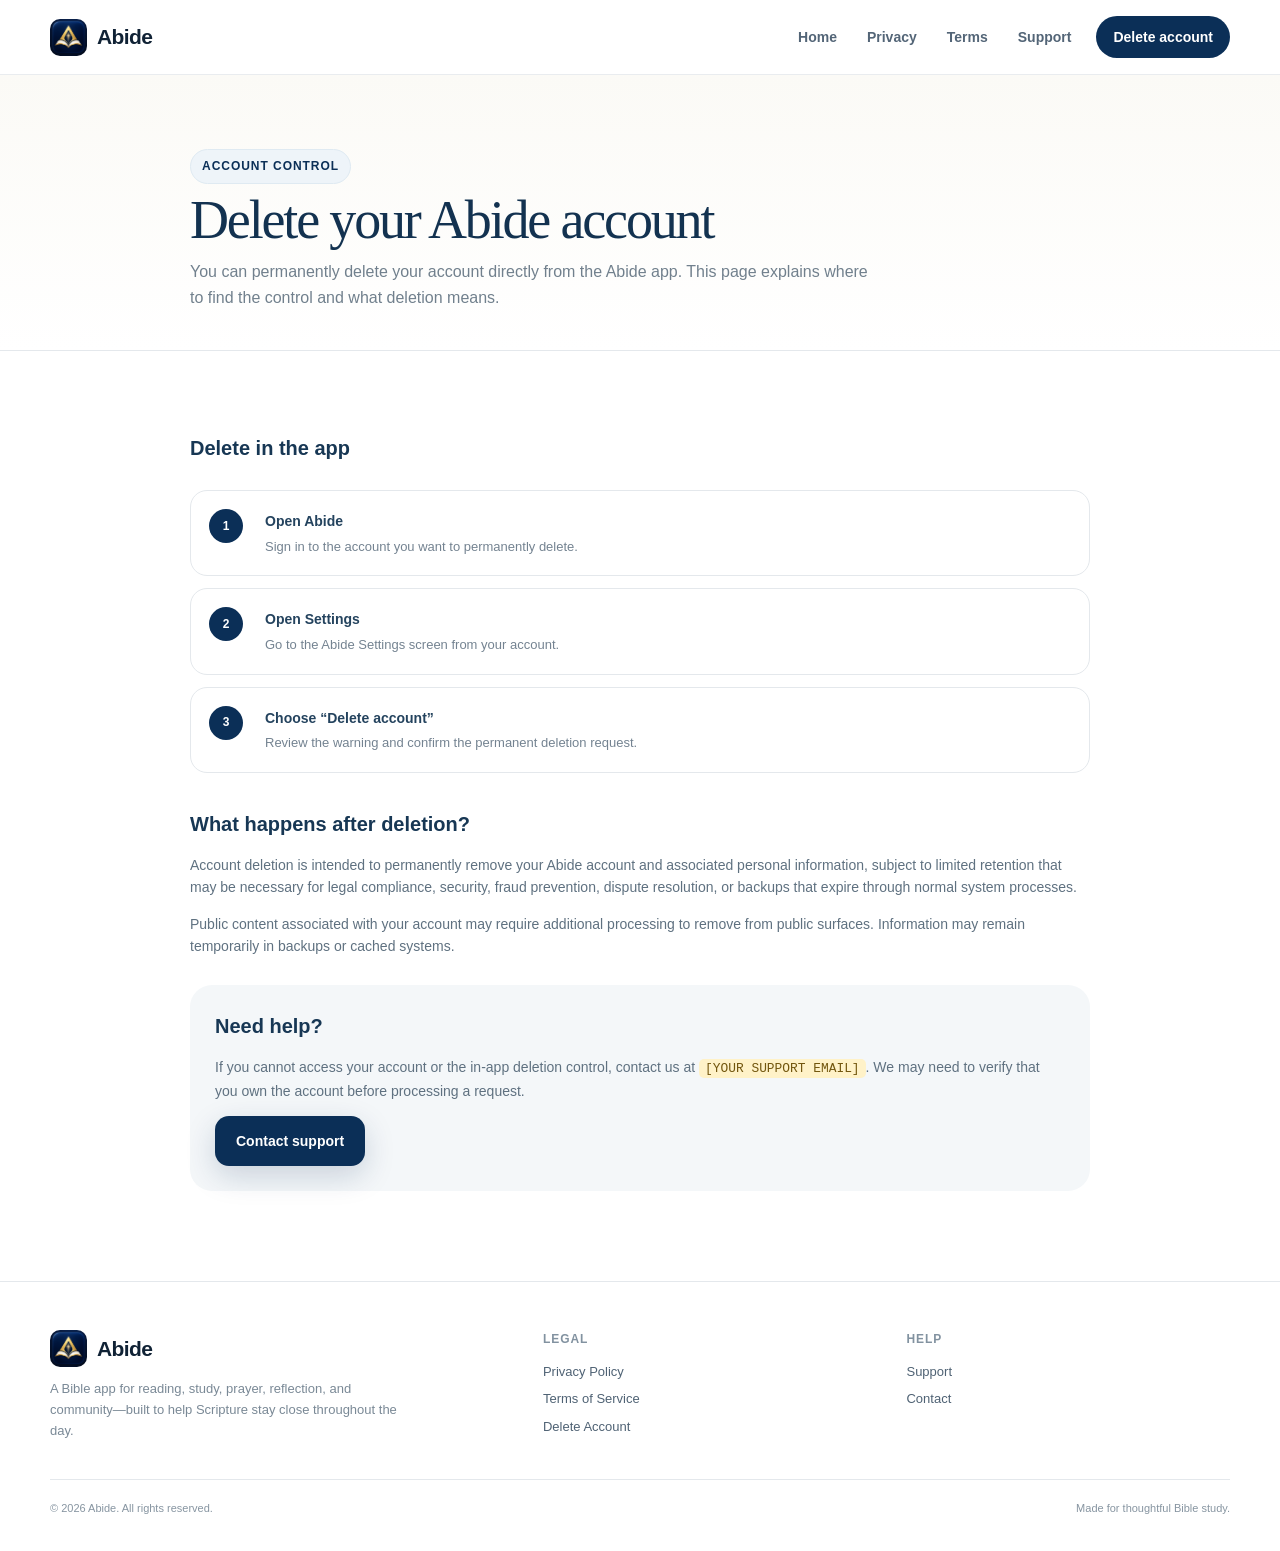
==== delete-account/index.html @ 92628447 "Initial commit" ====
<!doctype html>
<html lang="en"><head><meta charset="utf-8"><meta name="viewport" content="width=device-width,initial-scale=1"><title>Delete Account — Abide</title><meta name="description" content="How to delete your Abide account and associated data."><link rel="icon" href="../assets/favicon.png"><link rel="stylesheet" href="../assets/styles.css"><script src="../assets/config.js"></script></head>
<body>
<header class="site-header">
  <div class="shell nav">
    <a class="brand" href="../home/" aria-label="Abide home"><img src="../assets/abide-logo.png" alt=""><span>Abide</span></a>
    <button class="menu-button" data-menu-button aria-label="Open menu">☰</button>
    <nav class="nav-links" data-nav-links>
      <a data-page="home" href="../home/">Home</a>
      <a data-page="privacy" href="../privacy/">Privacy</a>
      <a data-page="terms" href="../terms/">Terms</a>
      <a data-page="support" href="../support/">Support</a>
      <a class="nav-cta" href="../delete-account/">Delete account</a>
    </nav>
  </div>
</header><main>
<section class="legal-hero"><div class="shell"><span class="eyebrow">Account control</span><h1>Delete your Abide account</h1><p>You can permanently delete your account directly from the Abide app. This page explains where to find the control and what deletion means.</p></div></section>
<div class="shell legal-wrap"><div class="legal-content"><h2>Delete in the app</h2><div class="steps"><div class="step"><div><h3>Open Abide</h3><p>Sign in to the account you want to permanently delete.</p></div></div><div class="step"><div><h3>Open Settings</h3><p>Go to the Abide Settings screen from your account.</p></div></div><div class="step"><div><h3>Choose “Delete account”</h3><p>Review the warning and confirm the permanent deletion request.</p></div></div></div>
<h2>What happens after deletion?</h2><p>Account deletion is intended to permanently remove your Abide account and associated personal information, subject to limited retention that may be necessary for legal compliance, security, fraud prevention, dispute resolution, or backups that expire through normal system processes.</p><p>Public content associated with your account may require additional processing to remove from public surfaces. Information may remain temporarily in backups or cached systems.</p>
<div class="support-box"><h2>Need help?</h2><p>If you cannot access your account or the in-app deletion control, contact us at <a data-support-link href="../support/"><span data-support-email></span></a>. We may need to verify that you own the account before processing a request.</p><a class="button primary" data-support-link href="../support/">Contact support</a></div></div></div></main>
<footer class="site-footer">
  <div class="shell">
    <div class="footer-grid">
      <div class="footer-brand">
        <a class="brand" href="../home/"><img src="../assets/abide-logo.png" alt=""><span>Abide</span></a>
        <p>A Bible app for reading, study, prayer, reflection, and community—built to help Scripture stay close throughout the day.</p>
      </div>
      <div class="footer-col"><h4>Legal</h4><a href="../privacy/">Privacy Policy</a><a href="../terms/">Terms of Service</a><a href="../delete-account/">Delete Account</a></div>
      <div class="footer-col"><h4>Help</h4><a href="../support/">Support</a><a data-support-link href="../support/">Contact</a></div>
    </div>
    <div class="footer-bottom"><span>© <span data-year></span> Abide. All rights reserved.</span><span>Made for thoughtful Bible study.</span></div>
  </div>
</footer><script>document.querySelector('[data-page="delete-account"]')?.classList.add('active');</script><script src="../assets/site.js"></script></body></html>
---- assets/styles.css ----
:root {
  --navy: #0b2f57;
  --navy-2: #123f70;
  --ink: #102235;
  --muted: #66788a;
  --cream: #fbfaf6;
  --paper: #ffffff;
  --gold: #d4aa43;
  --gold-soft: #f2e6bd;
  --line: #e4e8ec;
  --surface: #f4f7f9;
  --shadow: 0 22px 60px rgba(17, 47, 78, .10);
  --radius: 24px;
  --max: 1180px;
}
* { box-sizing: border-box; }
html { scroll-behavior: smooth; }
body { margin: 0; font-family: Inter, ui-sans-serif, -apple-system, BlinkMacSystemFont, "Segoe UI", sans-serif; color: var(--ink); background: var(--paper); line-height: 1.6; }
a { color: inherit; text-decoration: none; }
button, input, textarea { font: inherit; }
img { max-width: 100%; display: block; }
.shell { width: min(calc(100% - 40px), var(--max)); margin: 0 auto; }
.site-header { position: sticky; top: 0; z-index: 30; background: rgba(255,255,255,.9); backdrop-filter: blur(18px); border-bottom: 1px solid rgba(228,232,236,.8); }
.nav { min-height: 74px; display:flex; align-items:center; justify-content:space-between; gap:24px; }
.brand { display:flex; align-items:center; gap:10px; font-size:21px; font-weight:800; letter-spacing:-.03em; }
.brand img { width:37px; height:37px; object-fit:contain; border-radius:10px; }
.nav-links { display:flex; align-items:center; gap:4px; }
.nav-links a { padding:10px 13px; border-radius:999px; color:#536577; font-size:14px; font-weight:650; }
.nav-links a:hover, .nav-links a.active { color:var(--navy); background:#edf3f8; }
.nav-cta { margin-left:8px; background:var(--navy)!important; color:white!important; padding-inline:17px!important; }
.menu-button { display:none; border:0; background:transparent; width:42px; height:42px; border-radius:12px; font-size:23px; }
.hero { overflow:hidden; background: radial-gradient(circle at 82% 18%, rgba(212,170,67,.18), transparent 31%), radial-gradient(circle at 12% 30%, rgba(35,91,139,.12), transparent 29%), linear-gradient(180deg,#fff 0%,#fbfaf6 100%); }
.hero-grid { min-height:680px; display:grid; grid-template-columns:1.08fr .92fr; align-items:center; gap:70px; padding:72px 0 84px; }
.eyebrow { display:inline-flex; align-items:center; gap:8px; color:var(--navy); background:#eef4f9; border:1px solid #dfeaf2; padding:7px 11px; border-radius:999px; font-size:12px; font-weight:800; letter-spacing:.08em; text-transform:uppercase; }
.eyebrow-dot { width:7px; height:7px; border-radius:50%; background:var(--gold); }
h1 { font-family: Georgia, "Times New Roman", serif; font-size: clamp(49px, 6vw, 78px); line-height:.98; letter-spacing:-.055em; margin:24px 0 22px; color:#102c48; font-weight:500; }
.hero p { max-width:620px; font-size:19px; color:#5b6e80; margin:0 0 30px; }
.hero-actions { display:flex; align-items:center; flex-wrap:wrap; gap:12px; }
.button { display:inline-flex; align-items:center; justify-content:center; min-height:50px; padding:0 20px; border-radius:14px; font-weight:750; font-size:14px; border:1px solid transparent; transition:.18s ease; }
.button.primary { color:white; background:var(--navy); box-shadow:0 10px 30px rgba(11,47,87,.18); }
.button.secondary { background:white; border-color:var(--line); color:var(--ink); }
.button:hover { transform:translateY(-1px); }
.hero-note { display:flex; gap:18px; flex-wrap:wrap; margin-top:26px; color:#738394; font-size:12px; font-weight:650; }
.hero-note span { display:flex; gap:7px; align-items:center; }
.hero-note i { width:6px; height:6px; border-radius:50%; background:#88a1b8; display:block; }
.phone-stage { position:relative; display:flex; justify-content:center; min-height:520px; }
.glow { position:absolute; inset:12% 3% 2%; background:radial-gradient(circle,rgba(38,91,137,.18),transparent 65%); filter:blur(10px); }
.phone { width:294px; height:586px; border-radius:48px; padding:10px; background:#102b45; box-shadow:0 38px 100px rgba(16,44,72,.28); position:relative; transform:rotate(3deg); }
.phone:before { content:""; position:absolute; width:112px; height:26px; top:17px; left:50%; transform:translateX(-50%); border-radius:20px; background:#102b45; z-index:4; }
.phone-screen { height:100%; overflow:hidden; border-radius:40px; background:#f7f5ef; padding:50px 18px 20px; }
.phone-top { display:flex; align-items:center; justify-content:space-between; margin-bottom:22px; }
.phone-brand { font-size:17px; font-weight:850; color:var(--navy); }
.avatar { width:28px; height:28px; border-radius:50%; background:linear-gradient(145deg,#d7b95c,#9a7424); }
.verse-card { background:white; border:1px solid #ebe8de; border-radius:21px; padding:19px; box-shadow:0 15px 35px rgba(21,49,76,.06); }
.verse-label { color:#95731e; text-transform:uppercase; letter-spacing:.09em; font-weight:800; font-size:9px; }
.verse-text { margin:10px 0; font-family:Georgia,serif; font-size:21px; line-height:1.35; color:#16324f; }
.verse-ref { font-size:11px; font-weight:750; color:#728090; }
.mini-title { margin:20px 0 11px; font-size:12px; font-weight:850; color:#1f3a54; }
.mini-row { display:grid; grid-template-columns:repeat(2,1fr); gap:9px; }
.mini-card { border-radius:16px; padding:14px; color:white; min-height:92px; display:flex; flex-direction:column; justify-content:flex-end; font-size:11px; font-weight:800; }
.mini-card.one { background:linear-gradient(145deg,#1d507d,#0c2e51); }
.mini-card.two { background:linear-gradient(145deg,#c6a446,#806019); }
.float-card { position:absolute; width:190px; background:white; border:1px solid var(--line); border-radius:18px; box-shadow:var(--shadow); padding:15px; z-index:5; }
.float-card.left { left:-15px; top:96px; }
.float-card.right { right:-24px; bottom:76px; }
.float-kicker { font-size:9px; text-transform:uppercase; letter-spacing:.08em; color:#8292a0; font-weight:850; }
.float-main { margin-top:4px; font-size:13px; font-weight:850; color:var(--ink); }
.float-sub { margin-top:2px; font-size:10px; color:#7d8b98; }
.section { padding:92px 0; }
.section.alt { background:var(--cream); }
.section-head { max-width:720px; margin-bottom:40px; }
.section-head h2, .legal-hero h1 { font-family:Georgia,serif; color:#133250; font-weight:500; letter-spacing:-.04em; }
.section-head h2 { font-size:46px; line-height:1.05; margin:13px 0; }
.section-head p { color:#6c7b89; font-size:17px; margin:0; }
.features { display:grid; grid-template-columns:repeat(3,1fr); gap:15px; }
.feature { border:1px solid var(--line); border-radius:21px; padding:25px; background:white; }
.feature-icon { width:40px; height:40px; border-radius:13px; background:#edf3f8; display:grid; place-items:center; color:var(--navy); font-size:19px; margin-bottom:20px; }
.feature h3 { margin:0 0 8px; font-size:16px; }
.feature p { margin:0; color:#738290; font-size:14px; }
.quote-band { background:var(--navy); color:white; padding:70px 0; }
.quote-band blockquote { margin:0; max-width:850px; font-family:Georgia,serif; font-size:clamp(31px,4vw,49px); line-height:1.15; letter-spacing:-.035em; }
.quote-band cite { display:block; margin-top:18px; font-style:normal; color:#bfd0df; font-size:13px; font-weight:750; }
.cta-card { border-radius:30px; padding:54px; color:white; background:linear-gradient(135deg,#0b2f57 0%,#194f7d 100%); display:flex; align-items:center; justify-content:space-between; gap:40px; overflow:hidden; position:relative; }
.cta-card:after { content:""; width:260px; height:260px; border-radius:50%; background:rgba(212,170,67,.13); position:absolute; right:-70px; top:-90px; }
.cta-card h2 { position:relative; margin:0 0 7px; font-family:Georgia,serif; font-size:36px; font-weight:500; }
.cta-card p { position:relative; margin:0; color:#cbd9e5; }
.cta-card .button { position:relative; z-index:2; white-space:nowrap; background:white; color:var(--navy); }
.site-footer { border-top:1px solid var(--line); padding:48px 0 34px; }
.footer-grid { display:grid; grid-template-columns:1.4fr 1fr 1fr; gap:40px; }
.footer-brand p { color:#7a8996; max-width:360px; font-size:13px; margin:12px 0 0; }
.footer-col h4 { font-size:12px; text-transform:uppercase; letter-spacing:.08em; color:#8292a0; margin:0 0 12px; }
.footer-col a { display:block; font-size:13px; color:#4f6274; margin:7px 0; }
.footer-bottom { border-top:1px solid var(--line); margin-top:34px; padding-top:20px; color:#8795a1; font-size:11px; display:flex; justify-content:space-between; gap:15px; }
.legal-hero { padding:74px 0 40px; background:linear-gradient(180deg,#fbfaf6,#fff); border-bottom:1px solid var(--line); }
.legal-hero .shell { max-width:900px; }
.legal-hero h1 { font-size:54px; margin:10px 0 12px; }
.legal-hero p { color:#71808d; max-width:680px; margin:0; }
.legal-wrap { max-width:900px; padding:46px 0 90px; }
.notice { background:#fff9e8; border:1px solid #efdfac; color:#755a18; padding:14px 16px; border-radius:14px; font-size:12px; margin-bottom:32px; }
.notice strong { color:#5f4813; }
.legal-content h2 { margin:35px 0 10px; font-size:20px; color:#173754; }
.legal-content h3 { margin:24px 0 8px; font-size:15px; color:#24435e; }
.legal-content p, .legal-content li { color:#5f7180; font-size:14px; }
.legal-content ul { padding-left:22px; }
.legal-content li { margin:6px 0; }
.legal-meta { color:#7f8d99; font-size:12px; }
.help-grid { display:grid; grid-template-columns:repeat(3,1fr); gap:15px; margin-top:32px; }
.help-card { padding:23px; border-radius:20px; border:1px solid var(--line); background:white; }
.help-card h3 { margin:11px 0 7px; font-size:15px; }
.help-card p { color:#758492; font-size:13px; margin:0; }
.steps { counter-reset:step; display:grid; gap:12px; margin:26px 0; }
.step { display:grid; grid-template-columns:42px 1fr; gap:14px; align-items:start; padding:18px; border:1px solid var(--line); border-radius:17px; }
.step:before { counter-increment:step; content:counter(step); width:34px; height:34px; border-radius:50%; display:grid; place-items:center; background:var(--navy); color:white; font-size:12px; font-weight:800; }
.step h3 { margin:1px 0 4px; font-size:14px; }
.step p { margin:0; color:#748391; font-size:13px; }
.support-box { background:var(--surface); border-radius:22px; padding:25px; margin-top:28px; }
.support-box h2 { margin-top:0; }
.placeholder { padding:2px 6px; border-radius:5px; background:#fff2c8; color:#72560e; font-family:ui-monospace, monospace; font-size:.92em; }
@media (max-width: 900px) {
  .hero-grid { grid-template-columns:1fr; gap:35px; padding-top:54px; }
  .hero-copy { text-align:center; }
  .hero p { margin-inline:auto; }
  .hero-actions, .hero-note { justify-content:center; }
  .phone-stage { margin-top:8px; }
  .features, .help-grid { grid-template-columns:1fr 1fr; }
  .nav-links { display:none; position:absolute; left:20px; right:20px; top:66px; background:white; border:1px solid var(--line); border-radius:18px; box-shadow:var(--shadow); padding:10px; flex-direction:column; align-items:stretch; }
  .nav-links.open { display:flex; }
  .nav-links a { text-align:center; }
  .nav-cta { margin-left:0; }
  .menu-button { display:block; }
  .footer-grid { grid-template-columns:1fr 1fr; }
  .footer-brand { grid-column:1/-1; }
}
@media (max-width: 620px) {
  .shell { width:min(calc(100% - 28px),var(--max)); }
  .hero-grid { min-height:auto; padding:46px 0 62px; }
  h1 { font-size:49px; }
  .hero p { font-size:16px; }
  .phone { width:260px; height:520px; }
  .phone-stage { min-height:520px; }
  .float-card.left { left:0; top:65px; }
  .float-card.right { right:0; bottom:45px; }
  .features, .help-grid { grid-template-columns:1fr; }
  .section { padding:66px 0; }
  .section-head h2 { font-size:37px; }
  .cta-card { padding:34px 26px; flex-direction:column; align-items:flex-start; }
  .legal-hero { padding-top:48px; }
  .legal-hero h1 { font-size:43px; }
  .footer-grid { grid-template-columns:1fr; }
  .footer-brand { grid-column:auto; }
  .footer-bottom { flex-direction:column; }
}
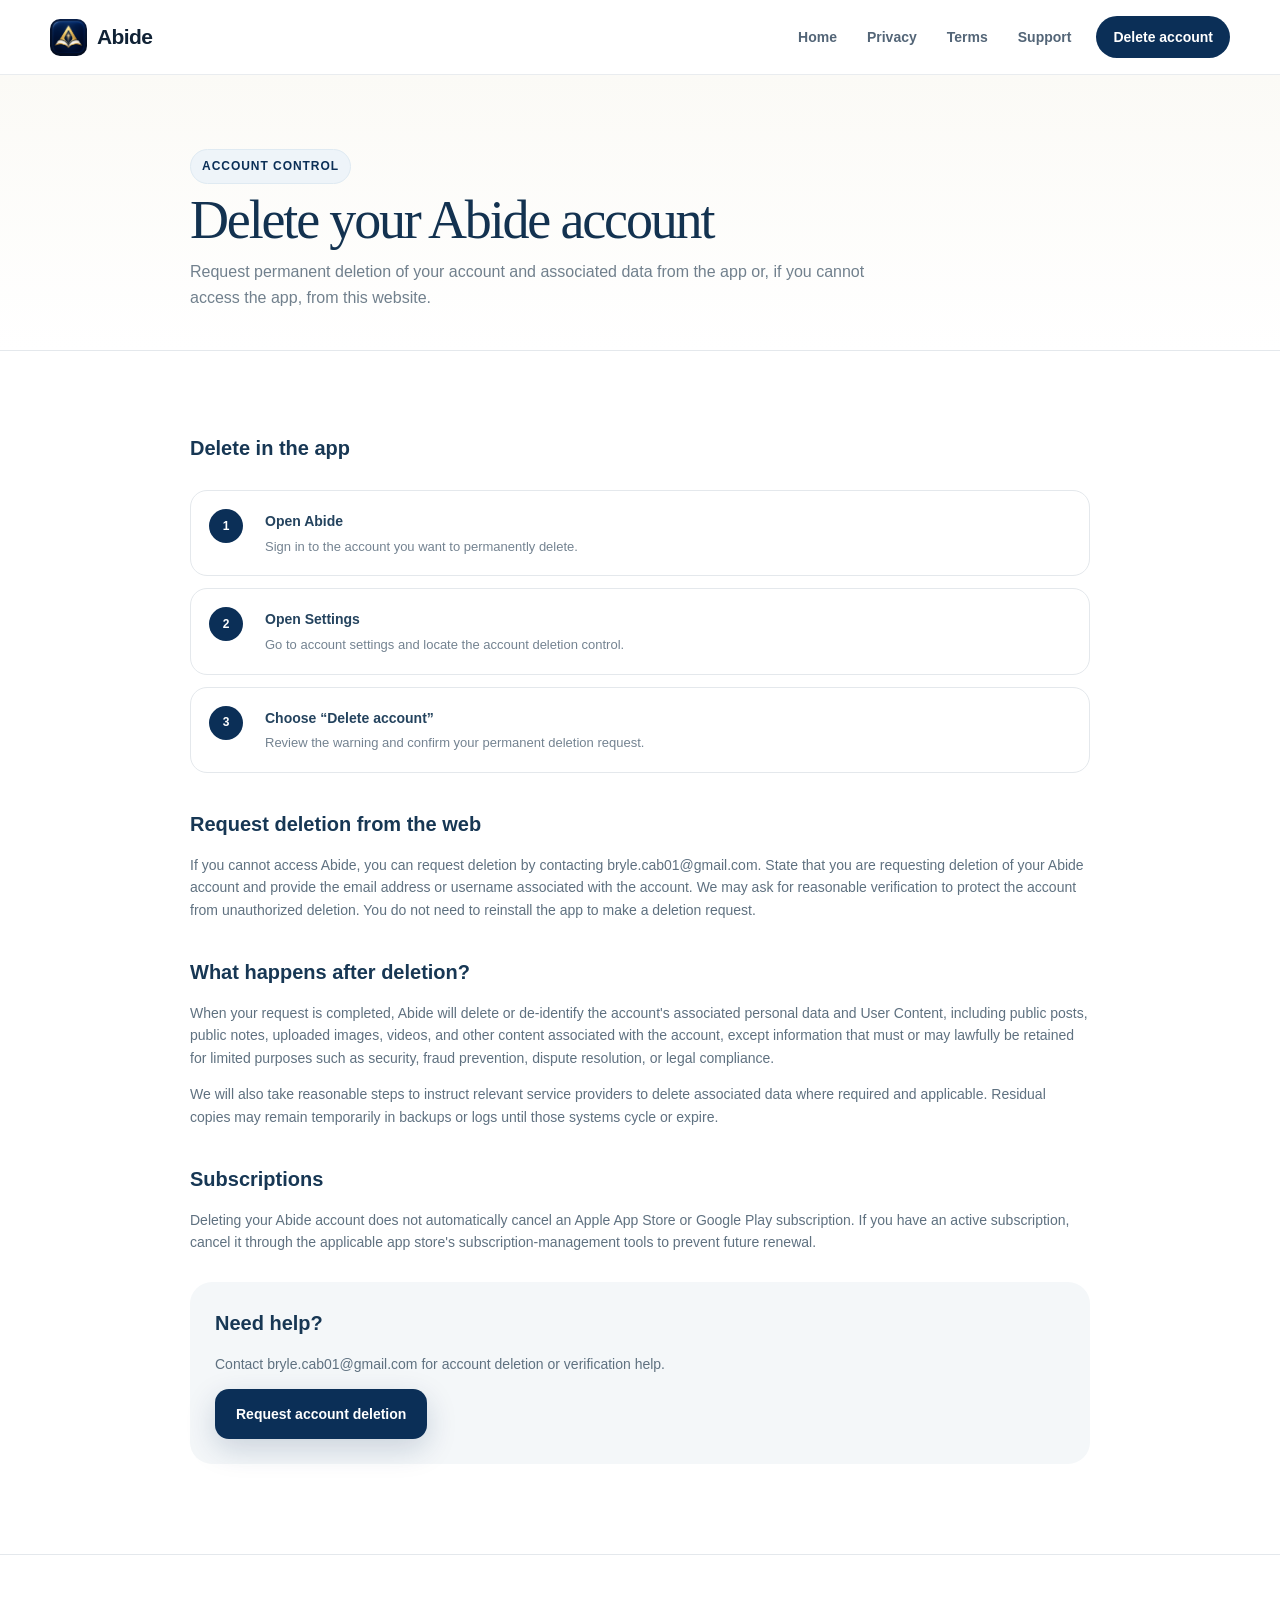
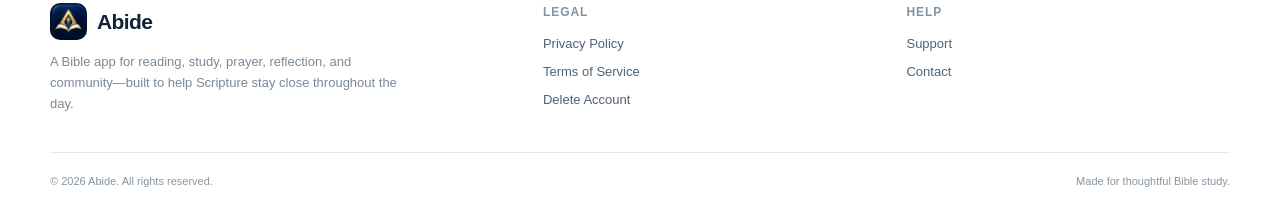
==== commit 190d5054: "deleted:    .vscode/launch.json 	modified:   delete-account/index.html 	modified:   privacy/index.ht" ====
--- a/delete-account/index.html
+++ b/delete-account/index.html
@@ -1,33 +1,11 @@
 <!doctype html>
-<html lang="en"><head><meta charset="utf-8"><meta name="viewport" content="width=device-width,initial-scale=1"><title>Delete Account — Abide</title><meta name="description" content="How to delete your Abide account and associated data."><link rel="icon" href="../assets/favicon.png"><link rel="stylesheet" href="../assets/styles.css"><script src="../assets/config.js"></script></head>
+<html lang="en"><head><meta charset="utf-8"><meta name="viewport" content="width=device-width,initial-scale=1"><title>Delete Account — Abide</title><meta name="description" content="How to request deletion of your Abide account and associated data."><link rel="icon" href="../assets/favicon.png"><link rel="stylesheet" href="../assets/styles.css"><script src="../assets/config.js"></script></head>
 <body>
-<header class="site-header">
-  <div class="shell nav">
-    <a class="brand" href="../home/" aria-label="Abide home"><img src="../assets/abide-logo.png" alt=""><span>Abide</span></a>
-    <button class="menu-button" data-menu-button aria-label="Open menu">☰</button>
-    <nav class="nav-links" data-nav-links>
-      <a data-page="home" href="../home/">Home</a>
-      <a data-page="privacy" href="../privacy/">Privacy</a>
-      <a data-page="terms" href="../terms/">Terms</a>
-      <a data-page="support" href="../support/">Support</a>
-      <a class="nav-cta" href="../delete-account/">Delete account</a>
-    </nav>
-  </div>
-</header><main>
-<section class="legal-hero"><div class="shell"><span class="eyebrow">Account control</span><h1>Delete your Abide account</h1><p>You can permanently delete your account directly from the Abide app. This page explains where to find the control and what deletion means.</p></div></section>
-<div class="shell legal-wrap"><div class="legal-content"><h2>Delete in the app</h2><div class="steps"><div class="step"><div><h3>Open Abide</h3><p>Sign in to the account you want to permanently delete.</p></div></div><div class="step"><div><h3>Open Settings</h3><p>Go to the Abide Settings screen from your account.</p></div></div><div class="step"><div><h3>Choose “Delete account”</h3><p>Review the warning and confirm the permanent deletion request.</p></div></div></div>
-<h2>What happens after deletion?</h2><p>Account deletion is intended to permanently remove your Abide account and associated personal information, subject to limited retention that may be necessary for legal compliance, security, fraud prevention, dispute resolution, or backups that expire through normal system processes.</p><p>Public content associated with your account may require additional processing to remove from public surfaces. Information may remain temporarily in backups or cached systems.</p>
-<div class="support-box"><h2>Need help?</h2><p>If you cannot access your account or the in-app deletion control, contact us at <a data-support-link href="../support/"><span data-support-email></span></a>. We may need to verify that you own the account before processing a request.</p><a class="button primary" data-support-link href="../support/">Contact support</a></div></div></div></main>
-<footer class="site-footer">
-  <div class="shell">
-    <div class="footer-grid">
-      <div class="footer-brand">
-        <a class="brand" href="../home/"><img src="../assets/abide-logo.png" alt=""><span>Abide</span></a>
-        <p>A Bible app for reading, study, prayer, reflection, and community—built to help Scripture stay close throughout the day.</p>
-      </div>
-      <div class="footer-col"><h4>Legal</h4><a href="../privacy/">Privacy Policy</a><a href="../terms/">Terms of Service</a><a href="../delete-account/">Delete Account</a></div>
-      <div class="footer-col"><h4>Help</h4><a href="../support/">Support</a><a data-support-link href="../support/">Contact</a></div>
-    </div>
-    <div class="footer-bottom"><span>© <span data-year></span> Abide. All rights reserved.</span><span>Made for thoughtful Bible study.</span></div>
-  </div>
-</footer><script>document.querySelector('[data-page="delete-account"]')?.classList.add('active');</script><script src="../assets/site.js"></script></body></html>+<header class="site-header"><div class="shell nav"><a class="brand" href="../" aria-label="Abide home"><img src="../assets/abide-logo.png" alt=""><span>Abide</span></a><button class="menu-button" data-menu-button aria-label="Open menu">☰</button><nav class="nav-links" data-nav-links><a data-page="home" href="../">Home</a><a data-page="privacy" href="../privacy/">Privacy</a><a data-page="terms" href="../terms/">Terms</a><a data-page="support" href="../support/">Support</a><a class="nav-cta" href="../delete-account/">Delete account</a></nav></div></header>
+<main><section class="legal-hero"><div class="shell"><span class="eyebrow">Account control</span><h1>Delete your Abide account</h1><p>Request permanent deletion of your account and associated data from the app or, if you cannot access the app, from this website.</p></div></section>
+<div class="shell legal-wrap"><div class="legal-content"><h2>Delete in the app</h2><div class="steps"><div class="step"><div><h3>Open Abide</h3><p>Sign in to the account you want to permanently delete.</p></div></div><div class="step"><div><h3>Open Settings</h3><p>Go to account settings and locate the account deletion control.</p></div></div><div class="step"><div><h3>Choose “Delete account”</h3><p>Review the warning and confirm your permanent deletion request.</p></div></div></div>
+<h2>Request deletion from the web</h2><p>If you cannot access Abide, you can request deletion by contacting <a data-support-link href="../support/"><span data-support-email></span></a>. State that you are requesting deletion of your Abide account and provide the email address or username associated with the account. We may ask for reasonable verification to protect the account from unauthorized deletion. You do not need to reinstall the app to make a deletion request.</p>
+<h2>What happens after deletion?</h2><p>When your request is completed, Abide will delete or de-identify the account's associated personal data and User Content, including public posts, public notes, uploaded images, videos, and other content associated with the account, except information that must or may lawfully be retained for limited purposes such as security, fraud prevention, dispute resolution, or legal compliance.</p><p>We will also take reasonable steps to instruct relevant service providers to delete associated data where required and applicable. Residual copies may remain temporarily in backups or logs until those systems cycle or expire.</p>
+<h2>Subscriptions</h2><p>Deleting your Abide account does not automatically cancel an Apple App Store or Google Play subscription. If you have an active subscription, cancel it through the applicable app store's subscription-management tools to prevent future renewal.</p>
+<div class="support-box"><h2>Need help?</h2><p>Contact <a data-support-link href="../support/"><span data-support-email></span></a> for account deletion or verification help.</p><a class="button primary" data-support-link href="../support/">Request account deletion</a></div></div></div></main>
+<footer class="site-footer"><div class="shell"><div class="footer-grid"><div class="footer-brand"><a class="brand" href="../"><img src="../assets/abide-logo.png" alt=""><span>Abide</span></a><p>A Bible app for reading, study, prayer, reflection, and community—built to help Scripture stay close throughout the day.</p></div><div class="footer-col"><h4>Legal</h4><a href="../privacy/">Privacy Policy</a><a href="../terms/">Terms of Service</a><a href="../delete-account/">Delete Account</a></div><div class="footer-col"><h4>Help</h4><a href="../support/">Support</a><a data-support-link href="../support/">Contact</a></div></div><div class="footer-bottom"><span>© <span data-year></span> Abide. All rights reserved.</span><span>Made for thoughtful Bible study.</span></div></div></footer><script src="../assets/site.js"></script></body></html>
